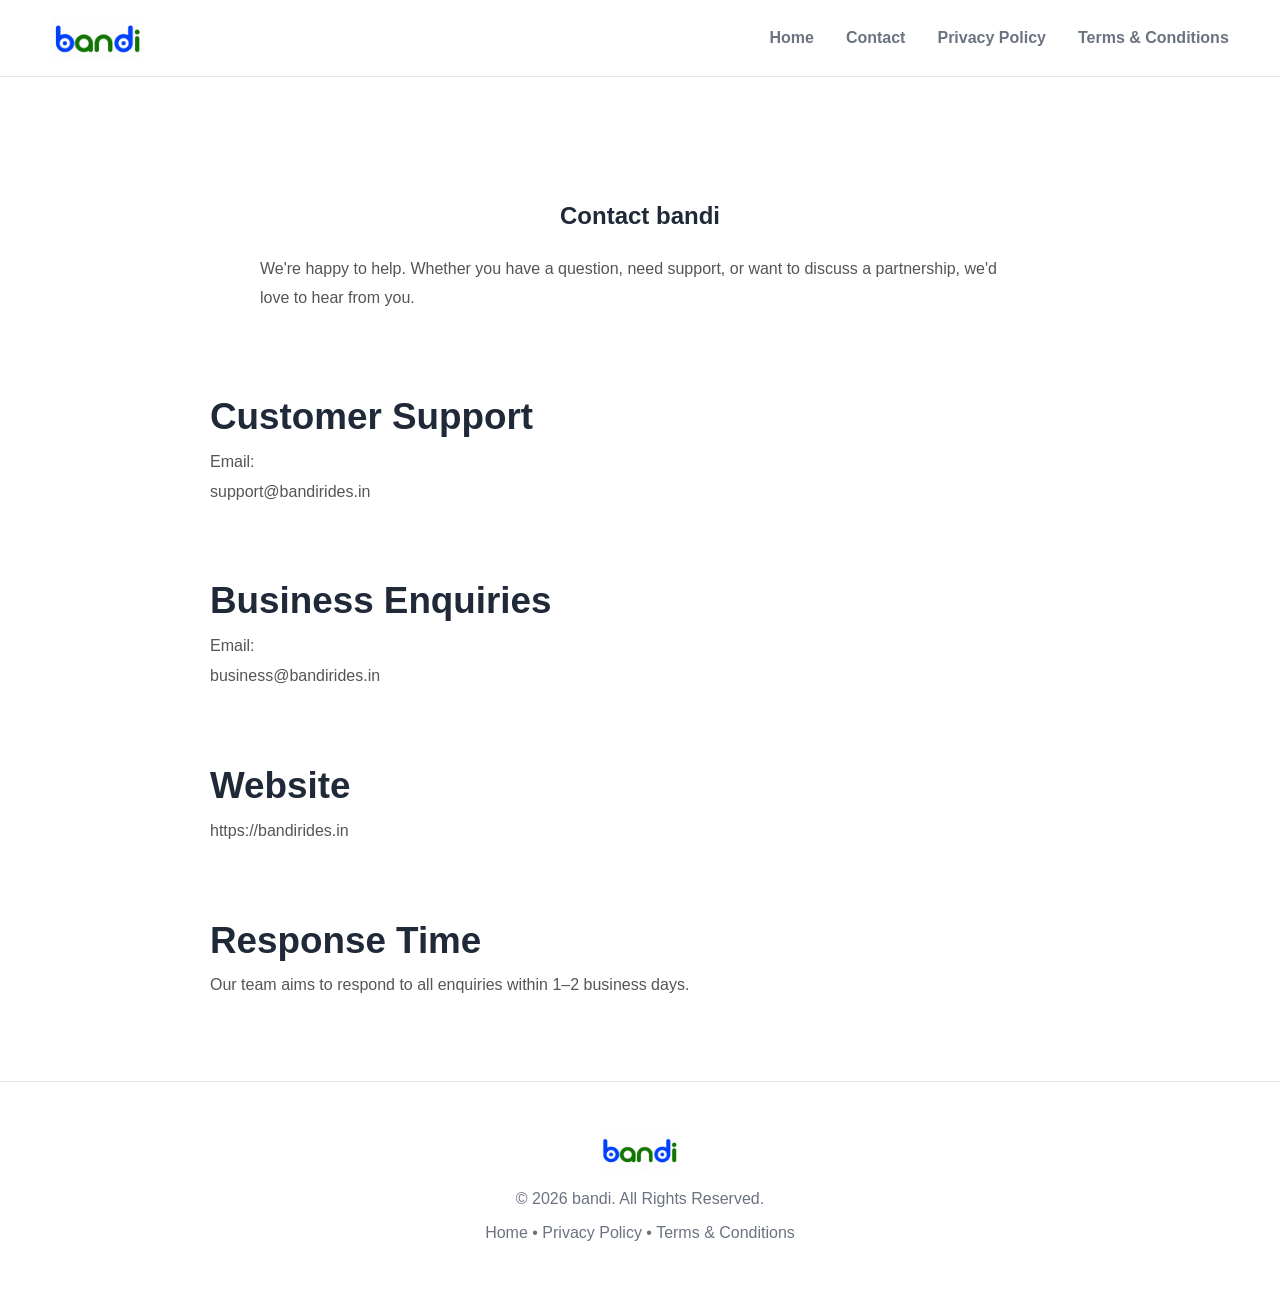
==== contact.html @ f1ea14f8 "Initial bandi website" ====
<!DOCTYPE html>
<html lang="en">

<head>

<meta charset="UTF-8">
<meta name="viewport" content="width=device-width, initial-scale=1.0">

<title>Contact | bandi</title>

<meta name="description" content="Contact bandi for customer support, business enquiries and partnership opportunities.">

<link rel="stylesheet" href="css/style.css">
<link rel="stylesheet" href="css/responsive.css">

</head>

<body>

<header>

<nav class="navbar">

<a href="index.html" class="logo">
<img src="images/bandi-logo.png" alt="bandi Logo" height="46">
</a>

<ul class="nav-links">

<li><a href="index.html">Home</a></li>
<li><a href="contact.html" class="active">Contact</a></li>
<li><a href="privacy.html">Privacy Policy</a></li>
<li><a href="terms.html">Terms & Conditions</a></li>

</ul>

</nav>

</header>


<!-- <section class="container" style="padding-top:120px;padding-bottom:80px;max-width:900px;"> -->
      <section class="container legal-page">

<h1 style="margin-bottom:20px;">Contact bandi</h1>

<p style="margin-bottom:40px;">
We're happy to help. Whether you have a question, need support, or want to discuss a partnership, we'd love to hear from you.
</p>

<div style="display:grid;gap:30px;">

<div>

<h2>Customer Support</h2>

<p>Email:</p>

<p>
<a href="mailto:support@bandirides.in">
support@bandirides.in
</a>
</p>

</div>

<div>

<h2>Business Enquiries</h2>

<p>Email:</p>

<p>
<a href="mailto:business@bandirides.in">
business@bandirides.in
</a>
</p>

</div>

<div>

<h2>Website</h2>

<p>

<a href="https://bandirides.in">
https://bandirides.in
</a>

</p>

</div>

<div>

<h2>Response Time</h2>

<p>

Our team aims to respond to all enquiries within 1–2 business days.

</p>

</div>

</div>

</section>


<footer>

<img src="images/bandi-logo.png" alt="bandi Logo" height="40">

<p>

© 2026 bandi. All Rights Reserved.

</p>

<p>

<a href="index.html">Home</a> •

<a href="privacy.html">Privacy Policy</a> •

<a href="terms.html">Terms & Conditions</a>

</p>

</footer>

<script src="js/app.js"></script>

</body>

</html>
---- css/style.css ----
:root{
  --primary:#1E4DFF;
  --secondary:#198F18;
  --text:#1f2937;
  --muted:#6b7280;
  --bg:#ffffff;
  --surface:#f8fafc;
  --border:#e5e7eb;
  --radius:18px;
  --shadow:0 10px 30px rgba(0,0,0,.08);
  --container:1200px;
  --transition:.3s ease;
}
*{margin:0;padding:0;box-sizing:border-box}
html{scroll-behavior:smooth}
body{
  font-family:Inter,Segoe UI,Roboto,Arial,sans-serif;
  color:var(--text);
  background:var(--bg);
  line-height:1.6;
}
img{max-width:100%;display:block}
a{text-decoration:none;color:inherit}
ul{list-style:none}
.container{width:min(92%,var(--container));margin:auto}

header{
  position:sticky;top:0;z-index:1000;
  background:#fff;
  border-bottom:1px solid var(--border);
  backdrop-filter:blur(12px);
}
.navbar{
  width:min(92%,var(--container));
  margin:auto;
  display:flex;
  align-items:center;
  justify-content:space-between;
  min-height:76px;
}
.nav-links{display:flex;gap:2rem}
.nav-links a{
  color:var(--muted);
  font-weight:600;
  transition:var(--transition);
}
.nav-links a:hover{color:var(--primary)}

.hero{
  min-height:88vh;
  display:grid;
  place-items:center;
  text-align:center;
  padding:5rem 1.5rem;
  background:
  radial-gradient(circle at top right,#e9f0ff 0%,transparent 45%),
  radial-gradient(circle at bottom left,#ebffee 0%,transparent 40%),
  #fff;
}
.hero h1{
  font-size:clamp(2.8rem,6vw,5rem);
  line-height:1.1;
  margin-bottom:1rem;
}
.hero h1 span{color:var(--primary)}
.hero p{
  max-width:700px;
  margin:auto;
  color:var(--muted);
  font-size:1.15rem;
}
.hero-buttons{
  margin-top:2rem;
  display:flex;
  gap:1rem;
  justify-content:center;
  flex-wrap:wrap;
}
.btn{
  display:inline-flex;
  align-items:center;
  justify-content:center;
  padding:14px 28px;
  border-radius:999px;
  font-weight:700;
  transition:var(--transition);
}
.primary{
  background:var(--primary);
  color:#fff;
}
.primary:hover{
  transform:translateY(-2px);
  box-shadow:var(--shadow);
}
.secondary{
  border:2px solid var(--primary);
  color:var(--primary);
}
.secondary:hover{
  background:var(--primary);
  color:#fff;
}

section{
  padding:15px 0;
}
section h2{
  text-align:center;
  font-size:2.3rem;
  margin-bottom:1rem;
}
section h3{
  max-width:760px;
  margin:0 auto;
  font-size:1rem;
  text-align:center;
  color:var(--muted);
}
section>p{
  max-width:760px;
  margin:0 auto;
  font-size:1rem;
  text-align:center;
  color:var(--muted);
}

#why ul{
  width:min(92%,900px);
  margin:2rem auto 0;
  display:grid;
  grid-template-columns:repeat(auto-fit,minmax(220px,1fr));
  gap:1rem;
}
#why li,
.shot{
  background:var(--surface);
  border:1px solid var(--border);
  border-radius:var(--radius);
  padding:1rem;
  box-shadow:var(--shadow);
}

.screens-grid{
  width:min(92%,1100px);
  margin:1rem auto 0;
  display:grid;
  grid-template-columns:repeat(3,1fr);
  gap:1rem;
}
.shot{
  min-height:320px;
  display:grid;
  place-items:center;
  color:var(--muted);
}

footer{
  padding:3rem 1.5rem;
  text-align:center;
  border-top:1px solid var(--border);
  color:var(--muted);
}
footer img{margin:0 auto 1rem}
footer p{margin:.5rem 0}
footer a:hover{color:var(--primary)}

.fade-up{
  opacity:0;
  transform:translateY(30px);
  transition:.7s ease;
}
.fade-up.show{
  opacity:1;
  transform:none;
}

.why-grid{
    display:grid;
    grid-template-columns:repeat(auto-fit,minmax(340px,1fr));
    gap:40px;
    margin-top:50px;
}

.why-card{
    background:#fff;
    border:1px solid #e5e7eb;
    border-radius:20px;
    padding:35px;
    box-shadow:0 15px 40px rgba(0,0,0,.06);
    transition:.3s ease;
}

.why-card:hover{
    transform:translateY(-8px);
}

.why-card h3{
    color:#1E4DFF;
    margin-bottom:20px;
    font-size:1.6rem;
}

.why-card ul{
    list-style:none;
    padding:0;
    margin:0;
}

.why-card li{
    padding:10px 0;
    border-bottom:1px solid #f1f5f9;
    color:#374151;
    line-height:1.7;
}

.why-card li:last-child{
    border-bottom:none;
}

.why-tagline{
    margin:20px auto 25px;
    text-align:center;
    font-size:2rem;
    font-weight:700;
    color:#1f2937;
    max-width:900px;
    line-height:1.4;
}

.why-tagline span{
    color:#198F18;
}

.section-intro{
    max-width:850px;
    margin:0 auto 50px;
    text-align:center;
    color:#6b7280;
    font-size:1.1rem;
    line-height:1.8;
}

.legal-page{
    max-width:900px;
    margin:0 auto;
    padding:120px 20px 80px;
}

.legal-page h1{
    text-align:center;
    margin-bottom:15px;
}

.legal-page h2{
    text-align:left;
    margin-top:35px;
    margin-bottom:1px;
}

.legal-page p{
    text-align:left;
    color:#555;
    line-height:1.8;
    margin-bottom:1px;
}

.legal-page ul{
    margin:15px 0 25px 25px;
    padding-left:20px;
}

.legal-page li{
    margin-bottom:10px;
    line-height:1.8;
    color:#555;
}
---- css/responsive.css ----
/* Large desktops */
@media (min-width:1400px){
  .container,.navbar{max-width:1280px}
}

/* Laptops / Tablets */
@media (max-width:1024px){
  .hero{min-height:75vh;padding:4rem 1.25rem}
  .hero h1{font-size:clamp(2.5rem,5vw,4rem)}
  section{padding:72px 0}
  .screens-grid{
    grid-template-columns:repeat(2,1fr);
    gap:1.5rem;
  }
}

/* Tablets */
@media (max-width:768px){
  .navbar{
    flex-direction:column;
    justify-content:center;
    gap:1rem;
    padding:1rem 0;
  }

  .nav-links{
    flex-wrap:wrap;
    justify-content:center;
    gap:1rem;
  }

  .hero{
    min-height:auto;
    padding:5rem 1rem;
  }

  .hero p{
    font-size:1rem;
  }

  .hero-buttons{
    flex-direction:column;
    align-items:center;
  }

  .btn{
    width:240px;
  }

  section h2{
    font-size:2rem;
  }

  #why ul{
    grid-template-columns:1fr;
  }

  .screens-grid{
    grid-template-columns:1fr;
  }

  .shot{
    min-height:260px;
  }
}

/* Mobile */
@media (max-width:480px){
  body{
    font-size:15px;
  }

  .navbar{
    min-height:auto;
  }

  .logo img{
    height:40px;
  }

  .hero h1{
    font-size:2.25rem;
  }

  section{
    padding:60px 0;
  }

  section h2{
    font-size:1.75rem;
  }

  .btn{
    width:100%;
    max-width:320px;
    padding:13px 22px;
  }

  footer{
    padding:2rem 1rem;
  }
}
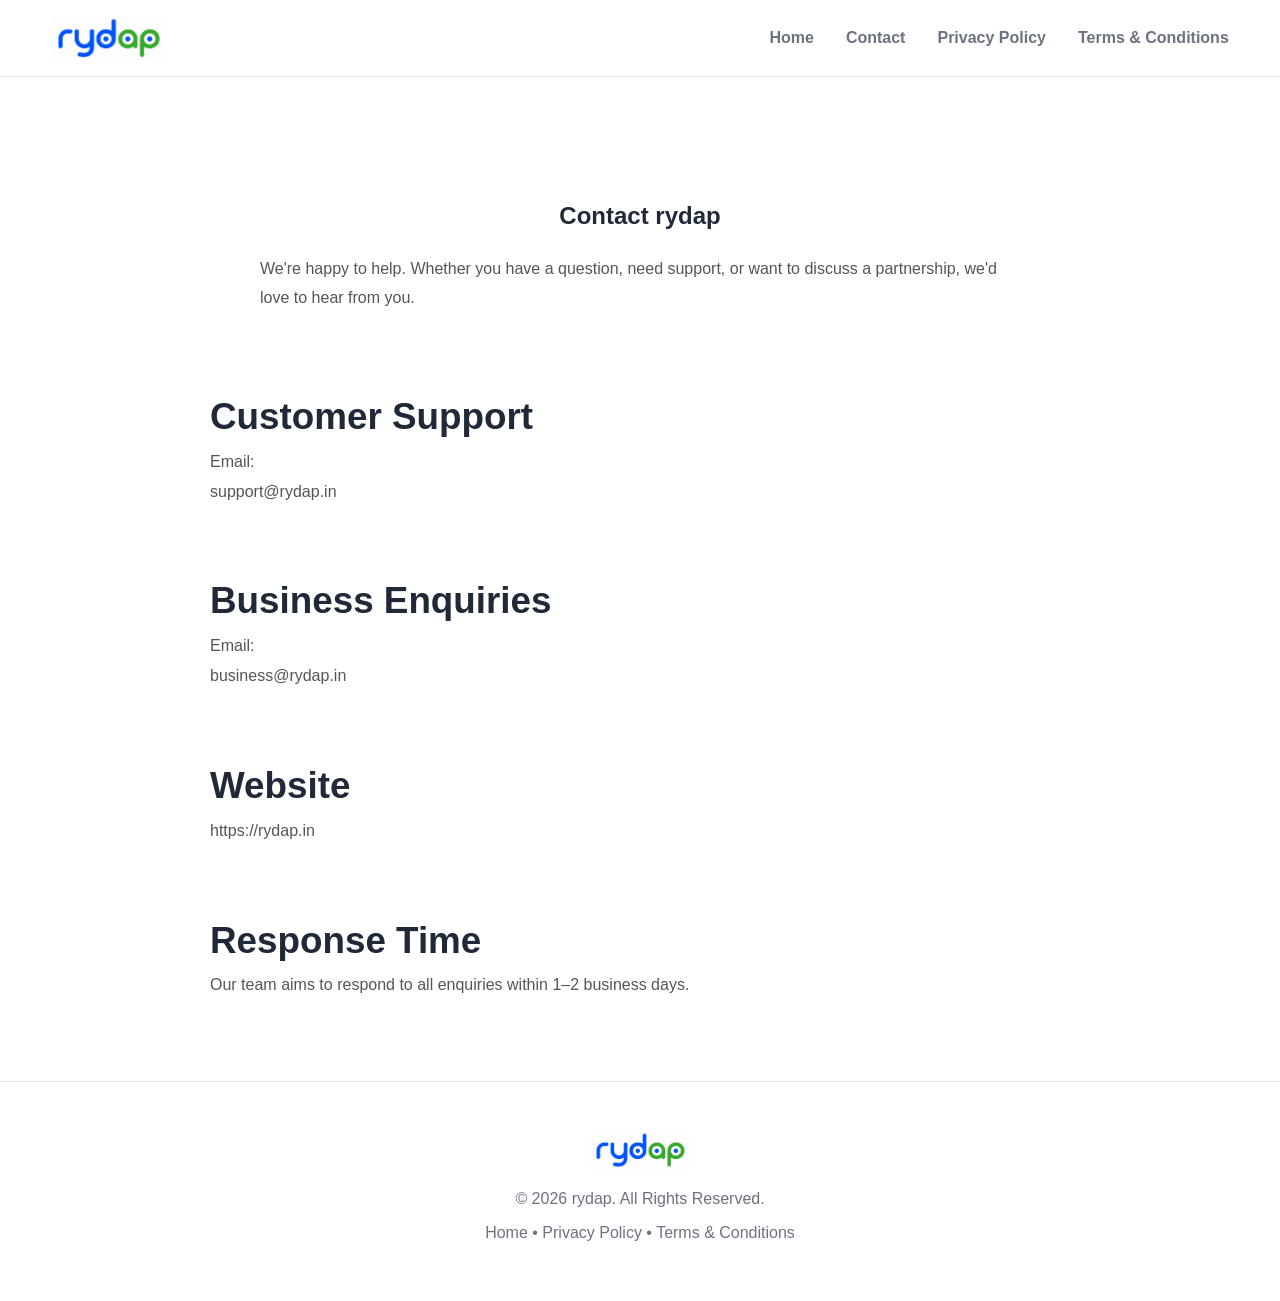
==== commit 536dce3c: "added rydap changes" ====
--- a/contact.html
+++ b/contact.html
@@ -6,9 +6,9 @@
 <meta charset="UTF-8">
 <meta name="viewport" content="width=device-width, initial-scale=1.0">
 
-<title>Contact | bandi</title>
+<title>Contact | rydap</title>
 
-<meta name="description" content="Contact bandi for customer support, business enquiries and partnership opportunities.">
+<meta name="description" content="Contact rydap for customer support, business enquiries and partnership opportunities.">
 
 <link rel="stylesheet" href="css/style.css">
 <link rel="stylesheet" href="css/responsive.css">
@@ -22,7 +22,7 @@
 <nav class="navbar">
 
 <a href="index.html" class="logo">
-<img src="images/bandi-logo.png" alt="bandi Logo" height="46">
+<img src="images/bandi-logo.png" alt="rydap Logo" height="46">
 </a>
 
 <ul class="nav-links">
@@ -42,7 +42,7 @@
 <!-- <section class="container" style="padding-top:120px;padding-bottom:80px;max-width:900px;"> -->
       <section class="container legal-page">
 
-<h1 style="margin-bottom:20px;">Contact bandi</h1>
+<h1 style="margin-bottom:20px;">Contact rydap</h1>
 
 <p style="margin-bottom:40px;">
 We're happy to help. Whether you have a question, need support, or want to discuss a partnership, we'd love to hear from you.
@@ -57,8 +57,8 @@
 <p>Email:</p>
 
 <p>
-<a href="mailto:support@bandirides.in">
-support@bandirides.in
+<a href="mailto:support@rydap.in">
+support@rydap.in
 </a>
 </p>
 
@@ -71,8 +71,8 @@
 <p>Email:</p>
 
 <p>
-<a href="mailto:business@bandirides.in">
-business@bandirides.in
+<a href="mailto:business@rydap.in">
+business@rydap.in
 </a>
 </p>
 
@@ -84,8 +84,8 @@
 
 <p>
 
-<a href="https://bandirides.in">
-https://bandirides.in
+<a href="https://rydap.in">
+https://rydap.in
 </a>
 
 </p>
@@ -115,7 +115,7 @@
 
 <p>
 
-© 2026 bandi. All Rights Reserved.
+© 2026 rydap. All Rights Reserved.
 
 </p>
 
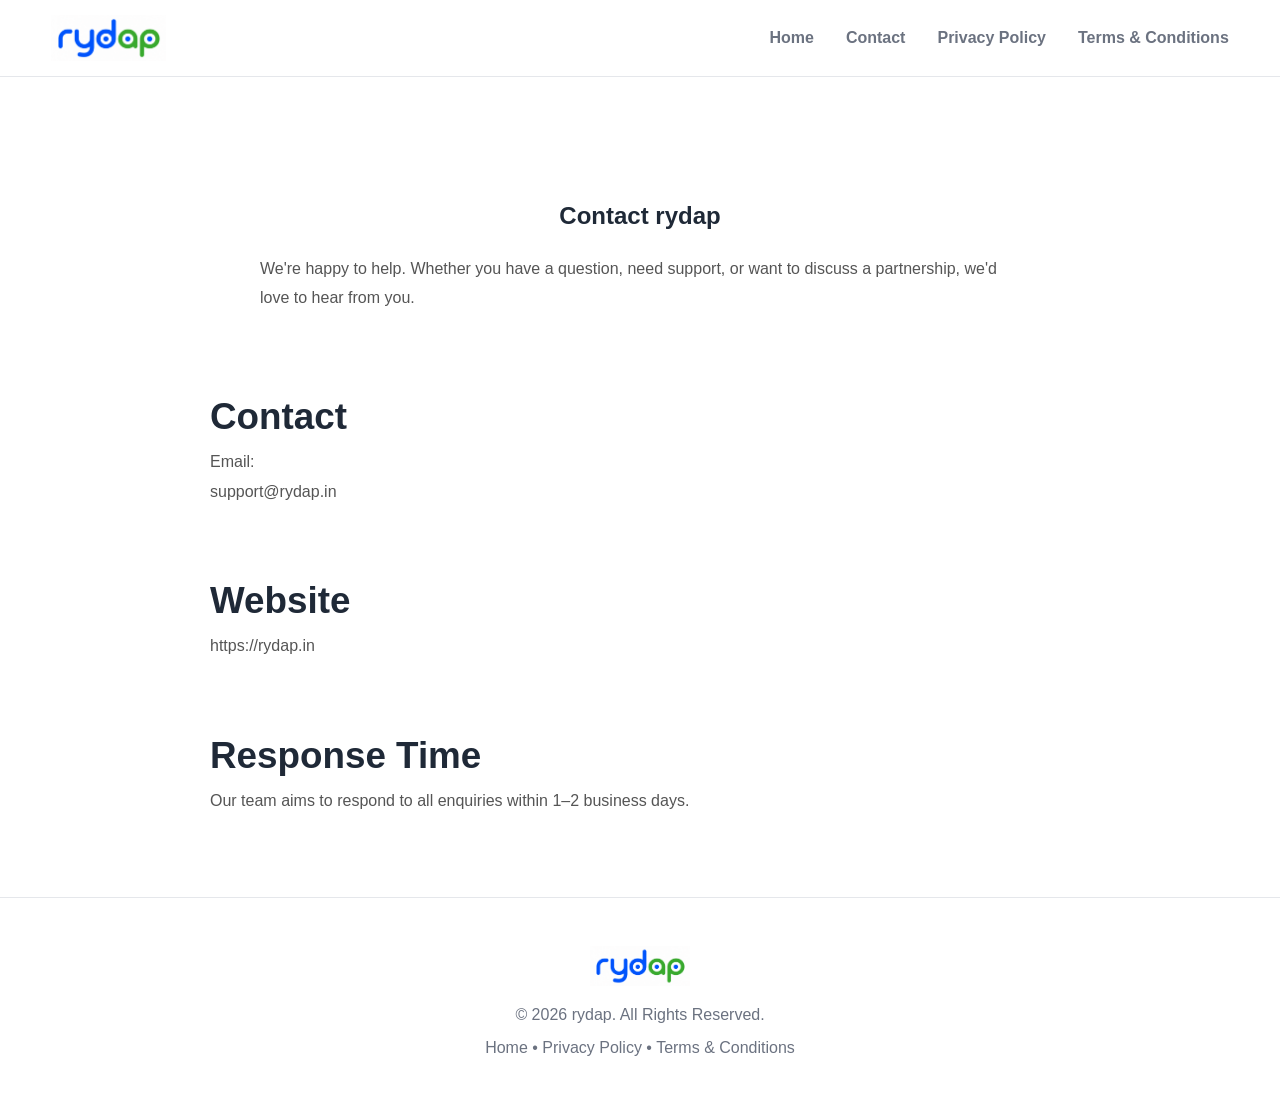
==== commit 025c5b84: "added rydap changes and fixes=-1" ====
--- a/contact.html
+++ b/contact.html
@@ -52,7 +52,7 @@
 
 <div>
 
-<h2>Customer Support</h2>
+<h2>Contact</h2>
 
 <p>Email:</p>
 
@@ -64,7 +64,7 @@
 
 </div>
 
-<div>
+<!-- <div>
 
 <h2>Business Enquiries</h2>
 
@@ -76,7 +76,7 @@
 </a>
 </p>
 
-</div>
+</div> -->
 
 <div>
 
--- a/css/style.css
+++ b/css/style.css
@@ -102,7 +102,45 @@
   background:var(--primary);
   color:#fff;
 }
-
+.hero{
+    padding:70px 0;
+    text-align:center;
+}
+
+.hero-content{
+    width:min(92%,1100px);
+    margin:auto;
+}
+
+.hero h1{
+    margin-bottom:30px;
+}
+
+.hero-banner{
+    display: flex;
+    justify-content: center;
+    align-items: center;
+    margin: 30px auto;
+}
+
+.hero-banner img{
+    width: 65%;
+    max-width: 650px;
+    height: auto;
+    display: block;
+    margin: 0 auto;
+}
+
+.why-tagline{
+    margin-top:20px;
+    font-size:2rem;
+    line-height:1.4;
+}
+
+.hero p{
+    margin:20px auto 35px;
+    max-width:700px;
+}
 section{
   padding:15px 0;
 }
@@ -150,10 +188,16 @@
   gap:1rem;
 }
 .shot{
-  min-height:320px;
+  min-height:220px;
   display:grid;
   place-items:center;
   color:var(--muted);
+}
+.shot img {
+    width: 100%;
+    max-width: 220px;
+    height: auto;
+    border-radius: 20px;
 }
 
 footer{
--- a/css/responsive.css
+++ b/css/responsive.css
@@ -61,7 +61,7 @@
   }
 
   .shot{
-    min-height:260px;
+    min-height:220px;
   }
 }
 
@@ -82,6 +82,11 @@
   .hero h1{
     font-size:2.25rem;
   }
+  .hero-banner img{
+    width:95%;
+    max-width:100%;
+    margin:0 auto;
+}
 
   section{
     padding:60px 0;
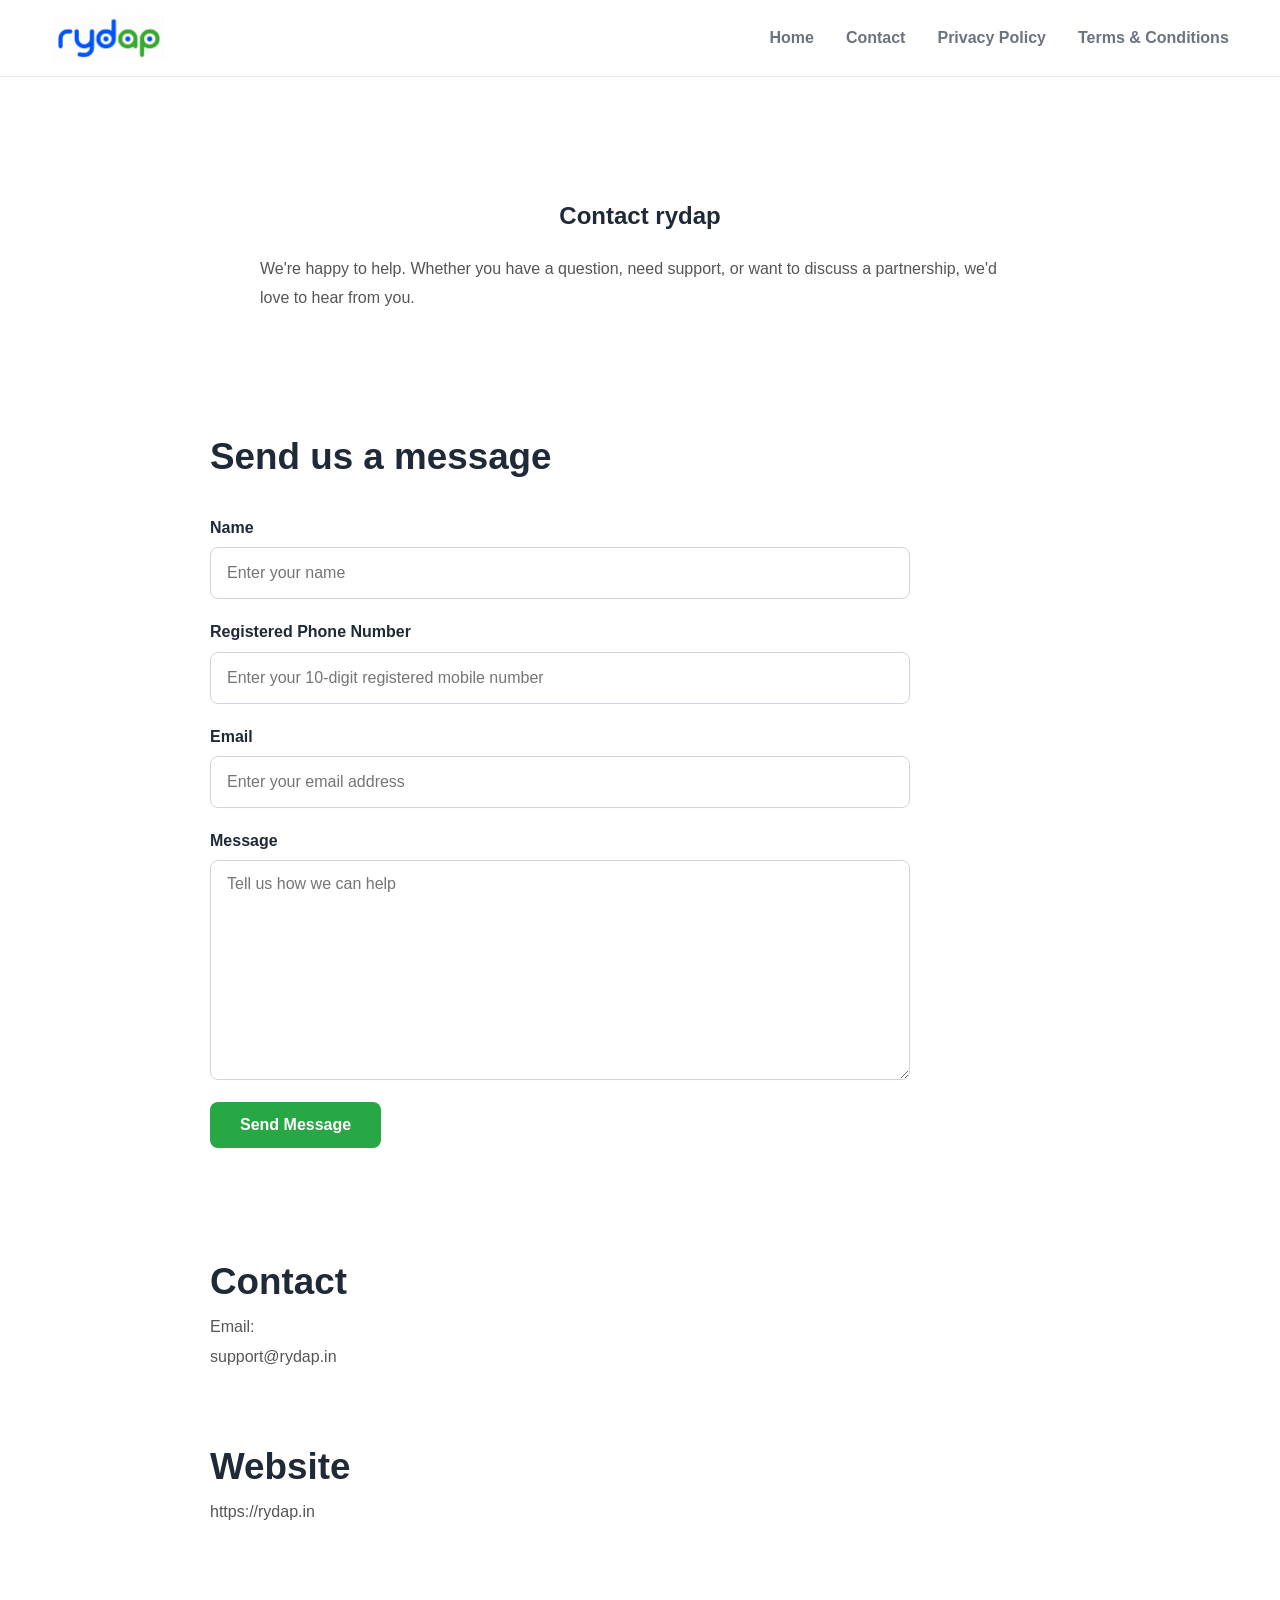
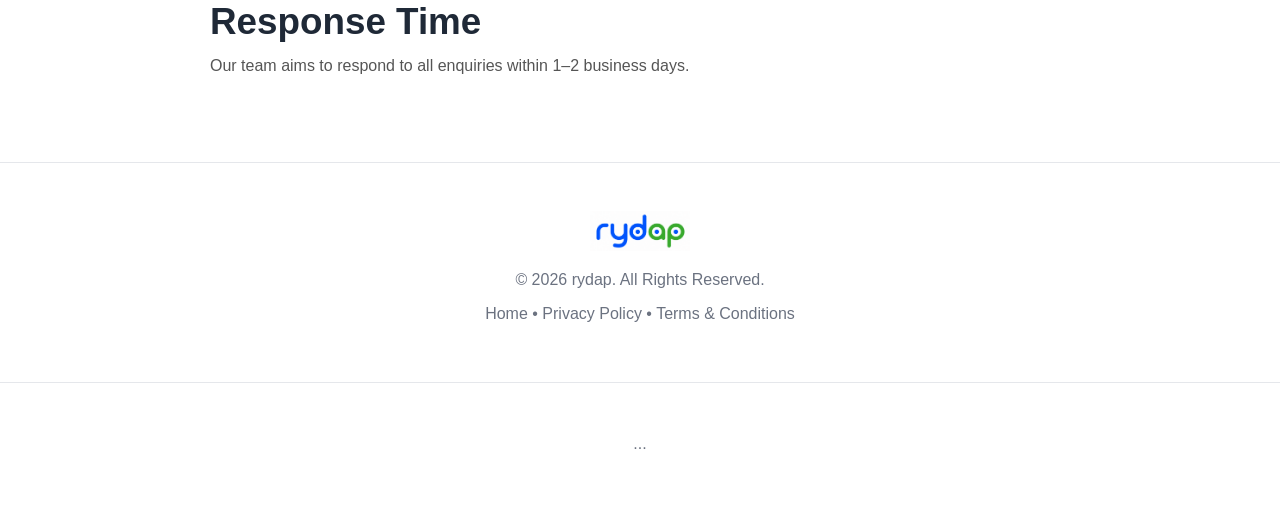
==== commit 037375e7: "modified contact page" ====
--- a/contact.html
+++ b/contact.html
@@ -3,136 +3,243 @@
 
 <head>
 
-<meta charset="UTF-8">
-<meta name="viewport" content="width=device-width, initial-scale=1.0">
-
-<title>Contact | rydap</title>
-
-<meta name="description" content="Contact rydap for customer support, business enquiries and partnership opportunities.">
-
-<link rel="stylesheet" href="css/style.css">
-<link rel="stylesheet" href="css/responsive.css">
+      <meta charset="UTF-8">
+      <meta name="viewport" content="width=device-width, initial-scale=1.0">
+
+      <title>Contact | rydap</title>
+
+      <meta name="description"
+            content="Contact rydap for customer support, business enquiries and partnership opportunities.">
+
+      <link rel="stylesheet" href="css/style.css">
+      <link rel="stylesheet" href="css/responsive.css">
 
 </head>
 
 <body>
 
-<header>
-
-<nav class="navbar">
-
-<a href="index.html" class="logo">
-<img src="images/bandi-logo.png" alt="rydap Logo" height="46">
-</a>
-
-<ul class="nav-links">
-
-<li><a href="index.html">Home</a></li>
-<li><a href="contact.html" class="active">Contact</a></li>
-<li><a href="privacy.html">Privacy Policy</a></li>
-<li><a href="terms.html">Terms & Conditions</a></li>
-
-</ul>
-
-</nav>
-
-</header>
-
-
-<!-- <section class="container" style="padding-top:120px;padding-bottom:80px;max-width:900px;"> -->
+      <header>
+
+            <nav class="navbar">
+
+                  <a href="index.html" class="logo">
+                        <img src="images/bandi-logo.png" alt="rydap Logo" height="46">
+                  </a>
+
+                  <ul class="nav-links">
+
+                        <li><a href="index.html">Home</a></li>
+                        <li><a href="contact.html" class="active">Contact</a></li>
+                        <li><a href="privacy.html">Privacy Policy</a></li>
+                        <li><a href="terms.html">Terms & Conditions</a></li>
+
+                  </ul>
+
+            </nav>
+
+      </header>
+
+
+      <!-- <section class="container" style="padding-top:120px;padding-bottom:80px;max-width:900px;"> -->
       <section class="container legal-page">
 
-<h1 style="margin-bottom:20px;">Contact rydap</h1>
-
-<p style="margin-bottom:40px;">
-We're happy to help. Whether you have a question, need support, or want to discuss a partnership, we'd love to hear from you.
-</p>
-
-<div style="display:grid;gap:30px;">
-
-<div>
-
-<h2>Contact</h2>
-
-<p>Email:</p>
-
-<p>
-<a href="mailto:support@rydap.in">
-support@rydap.in
-</a>
-</p>
+            <h1 style="margin-bottom:20px;">Contact rydap</h1>
+
+            <p style="margin-bottom:40px;">
+                  We're happy to help. Whether you have a question, need support, or want to discuss a partnership, we'd
+                  love to hear from you.
+            </p>
+
+            <div style="display:grid;gap:30px;">
+
+<div class="support-form">
+
+  <h2>Send us a message</h2>
+
+  <div class="form-group">
+    <label for="supportName">Name</label>
+    <input
+      type="text"
+      id="supportName"
+      placeholder="Enter your name"
+    >
+  </div>
+
+  <div class="form-group">
+    <label for="supportPhone">Registered Phone Number</label>
+    <input
+      type="tel"
+      id="supportPhone"
+      placeholder="Enter your 10-digit registered mobile number"
+      inputmode="numeric"
+      maxlength="10"
+    >
+  </div>
+
+  <div class="form-group">
+    <label for="supportEmail">Email</label>
+    <input
+      type="email"
+      id="supportEmail"
+      placeholder="Enter your email address"
+    >
+  </div>
+
+  <div class="form-group">
+    <label for="supportMessage">Message</label>
+    <textarea
+      id="supportMessage"
+      placeholder="Tell us how we can help"
+    ></textarea>
+  </div>
+
+  <button
+    type="button"
+    class="support-submit-btn"
+    onclick="sendSupportEmail()"
+  >
+    Send Message
+  </button>
 
 </div>
 
-<!-- <div>
-
-<h2>Business Enquiries</h2>
-
-<p>Email:</p>
-
-<p>
-<a href="mailto:business@rydap.in">
-business@rydap.in
-</a>
-</p>
-
-</div> -->
-
-<div>
-
-<h2>Website</h2>
-
-<p>
-
-<a href="https://rydap.in">
-https://rydap.in
-</a>
-
-</p>
-
-</div>
-
-<div>
-
-<h2>Response Time</h2>
-
-<p>
-
-Our team aims to respond to all enquiries within 1–2 business days.
-
-</p>
-
-</div>
-
-</div>
-
-</section>
-
-
-<footer>
-
-<img src="images/bandi-logo.png" alt="bandi Logo" height="40">
-
-<p>
-
-© 2026 rydap. All Rights Reserved.
-
-</p>
-
-<p>
-
-<a href="index.html">Home</a> •
-
-<a href="privacy.html">Privacy Policy</a> •
-
-<a href="terms.html">Terms & Conditions</a>
-
-</p>
-
+                  <div>
+
+                        <h2>Contact</h2>
+
+                        <p>Email:</p>
+
+                        <p>
+                              <a href="mailto:support@rydap.in">
+                                    support@rydap.in
+                              </a>
+                        </p>
+
+                  </div>
+
+                  <div>
+
+                        <h2>Website</h2>
+
+                        <p>
+
+                              <a href="https://rydap.in">
+                                    https://rydap.in
+                              </a>
+
+                        </p>
+
+                  </div>
+
+                  <div>
+
+                        <h2>Response Time</h2>
+
+                        <p>
+
+                              Our team aims to respond to all enquiries within 1–2 business days.
+
+                        </p>
+
+                  </div>
+
+            </div>
+
+      </section>
+
+
+      <footer>
+
+            <img src="images/bandi-logo.png" alt="bandi Logo" height="40">
+
+            <p>
+
+                  © 2026 rydap. All Rights Reserved.
+
+            </p>
+
+            <p>
+
+                  <a href="index.html">Home</a> •
+
+                  <a href="privacy.html">Privacy Policy</a> •
+
+                  <a href="terms.html">Terms & Conditions</a>
+
+            </p>
+
+      </footer>
+
+      <footer>
+  ...
 </footer>
 
 <script src="js/app.js"></script>
 
+<script>
+function sendSupportEmail() {
+
+  const name = document
+    .getElementById("supportName")
+    .value.trim();
+
+  const phone = document
+    .getElementById("supportPhone")
+    .value.trim();
+
+  const email = document
+    .getElementById("supportEmail")
+    .value.trim();
+
+  const message = document
+    .getElementById("supportMessage")
+    .value.trim();
+
+  // Name mandatory
+  if (!name) {
+    alert("Please enter your name.");
+    return;
+  }
+
+  // Valid Indian mobile number
+  const phoneRegex = /^[6-9]\d{9}$/;
+
+  if (!phoneRegex.test(phone)) {
+    alert("Please enter a valid 10-digit registered mobile number.");
+    return;
+  }
+
+  // Valid email
+  const emailRegex = /^[^\s@]+@[^\s@]+\.[^\s@]+$/;
+
+  if (!emailRegex.test(email)) {
+    alert("Please enter a valid email address.");
+    return;
+  }
+
+  // Message mandatory
+  if (!message) {
+    alert("Please enter your message.");
+    return;
+  }
+
+  const subject =
+    encodeURIComponent("rydap Support Request");
+
+  const body =
+    encodeURIComponent(
+      "Name: " + name +
+      "\nRegistered Phone Number: " + phone +
+      "\nEmail: " + email +
+      "\n\nMessage:\n" + message
+    );
+
+  window.location.href =
+    "mailto:support@rydap.in" +
+    "?subject=" + subject +
+    "&body=" + body;
+}
+</script>
+
 </body>
-
 </html>
--- a/css/style.css
+++ b/css/style.css
@@ -319,4 +319,80 @@
     margin-bottom:10px;
     line-height:1.8;
     color:#555;
+}
+
+/* Support contact form */
+
+.support-form {
+  max-width: 700px;
+  margin: 40px 0;
+}
+
+.support-form h2 {
+  margin-bottom: 30px;
+}
+
+.support-form .form-group {
+  display: flex;
+  flex-direction: column;
+  align-items: stretch;
+  margin-bottom: 22px;
+}
+
+.support-form .form-group label {
+  display: block;
+  width: 100%;
+  margin: 0 0 8px 0;
+
+  font-size: 16px;
+  font-weight: 600;
+  line-height: 1.4;
+}
+
+.support-form .form-group input,
+.support-form .form-group textarea {
+  display: block;
+  width: 100%;
+  box-sizing: border-box;
+
+  padding: 14px 16px;
+
+  font-family: inherit;
+  font-size: 16px;
+
+  border: 1px solid #d1d5db;
+  border-radius: 8px;
+}
+
+.support-form .form-group input {
+  height: 52px;
+}
+
+.support-form .form-group textarea {
+  height: 220px;
+  min-height: 220px;
+  resize: vertical;
+
+  /* Text begins at TOP of message box */
+  vertical-align: top;
+}
+
+.support-form .form-group input:focus,
+.support-form .form-group textarea:focus {
+  outline: none;
+  border-color: #28a745;
+}
+
+.support-submit-btn {
+  padding: 14px 30px;
+
+  border: 0;
+  border-radius: 8px;
+
+  background: #28a745;
+  color: #fff;
+
+  font-size: 16px;
+  font-weight: 600;
+  cursor: pointer;
 }
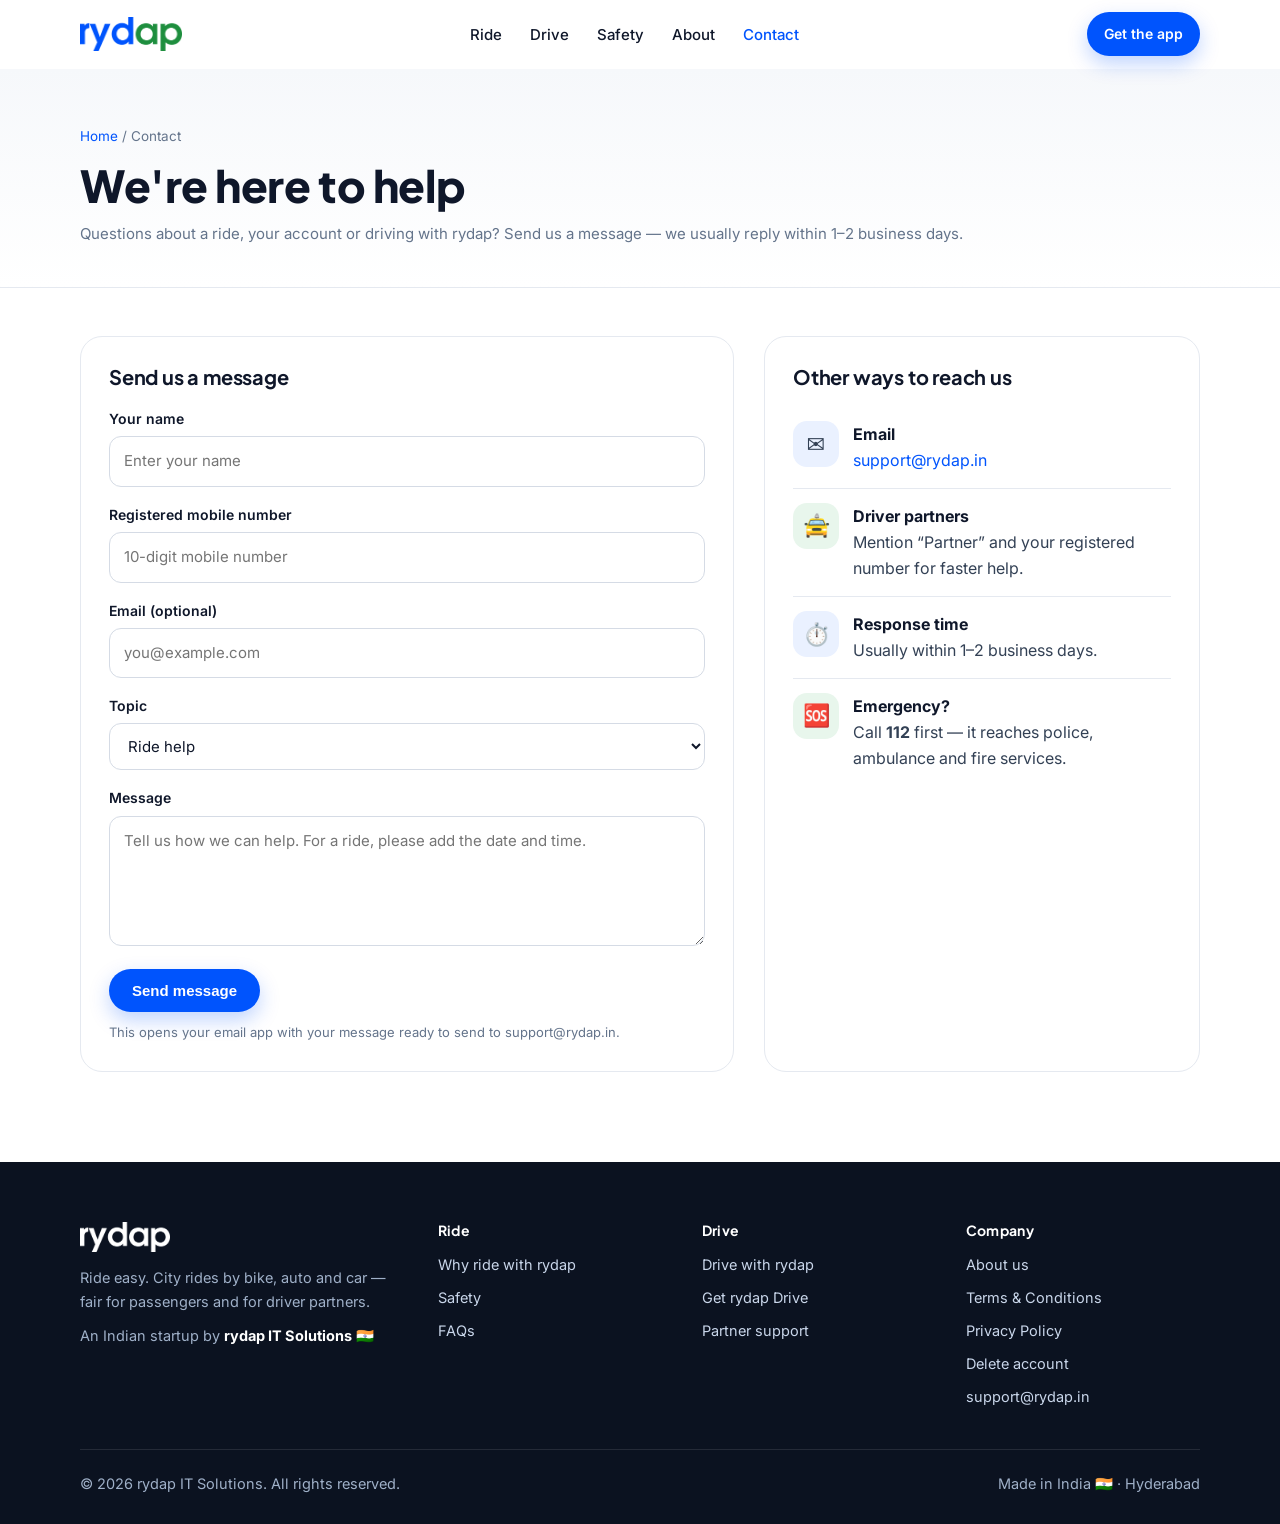
==== commit c0382b76: "website modified" ====
--- a/contact.html
+++ b/contact.html
@@ -1,245 +1,125 @@
 <!DOCTYPE html>
 <html lang="en">
+<head>
+<meta charset="UTF-8">
+<meta name="viewport" content="width=device-width, initial-scale=1.0">
+<title>Contact us | rydap</title>
+<meta name="description" content="Contact rydap for ride support, driver partner help, account questions and business enquiries.">
+<meta name="theme-color" content="#0054fd">
+<link rel="canonical" href="https://rydap.in/contact">
+<link rel="icon" type="image/png" sizes="32x32" href="images/icon-32.png">
+<link rel="apple-touch-icon" href="images/icon-180.png">
+<meta property="og:type" content="website">
+<meta property="og:site_name" content="rydap">
+<meta property="og:title" content="Contact us | rydap">
+<meta property="og:description" content="Contact rydap for ride support, driver partner help, account questions and business enquiries.">
+<meta property="og:url" content="https://rydap.in/contact">
+<meta property="og:image" content="https://rydap.in/images/og-image.png">
+<meta name="twitter:card" content="summary_large_image">
+<link rel="preconnect" href="https://fonts.googleapis.com">
+<link rel="preconnect" href="https://fonts.gstatic.com" crossorigin>
+<link href="https://fonts.googleapis.com/css2?family=Inter:wght@400;500;600;700&family=Plus+Jakarta+Sans:wght@600;700;800&display=swap" rel="stylesheet">
+<link rel="stylesheet" href="css/site.css">
+</head>
+<body>
+<header class="site-header">
+  <div class="container nav">
+    <a class="brand" href="index.html" aria-label="rydap home"><img src="images/rydap-logo.png" alt="rydap" width="102" height="34"></a>
+    <nav aria-label="Main">
+      <ul class="nav-links" id="navLinks">
+        <li><a href="index.html#ride">Ride</a></li>
+        <li><a href="index.html#drive">Drive</a></li>
+        <li><a href="index.html#safety">Safety</a></li>
+        <li><a href="index.html#about">About</a></li>
+        <li><a href="contact.html" class="active">Contact</a></li>
+      </ul>
+    </nav>
+    <div class="nav-cta">
+      <a class="btn btn-primary btn-sm" href="index.html#download">Get the app</a>
+      <button class="menu-btn" aria-label="Open menu" aria-controls="navLinks" aria-expanded="false"><span></span><span></span><span></span></button>
+    </div>
+  </div>
+</header>
 
-<head>
-
-      <meta charset="UTF-8">
-      <meta name="viewport" content="width=device-width, initial-scale=1.0">
-
-      <title>Contact | rydap</title>
-
-      <meta name="description"
-            content="Contact rydap for customer support, business enquiries and partnership opportunities.">
-
-      <link rel="stylesheet" href="css/style.css">
-      <link rel="stylesheet" href="css/responsive.css">
-
-</head>
-
-<body>
-
-      <header>
-
-            <nav class="navbar">
-
-                  <a href="index.html" class="logo">
-                        <img src="images/bandi-logo.png" alt="rydap Logo" height="46">
-                  </a>
-
-                  <ul class="nav-links">
-
-                        <li><a href="index.html">Home</a></li>
-                        <li><a href="contact.html" class="active">Contact</a></li>
-                        <li><a href="privacy.html">Privacy Policy</a></li>
-                        <li><a href="terms.html">Terms & Conditions</a></li>
-
-                  </ul>
-
-            </nav>
-
-      </header>
-
-
-      <!-- <section class="container" style="padding-top:120px;padding-bottom:80px;max-width:900px;"> -->
-      <section class="container legal-page">
-
-            <h1 style="margin-bottom:20px;">Contact rydap</h1>
-
-            <p style="margin-bottom:40px;">
-                  We're happy to help. Whether you have a question, need support, or want to discuss a partnership, we'd
-                  love to hear from you.
-            </p>
-
-            <div style="display:grid;gap:30px;">
-
-<div class="support-form">
-
-  <h2>Send us a message</h2>
-
-  <div class="form-group">
-    <label for="supportName">Name</label>
-    <input
-      type="text"
-      id="supportName"
-      placeholder="Enter your name"
-    >
+<main>
+  <div class="doc-hero">
+    <div class="container">
+      <div class="crumbs"><a href="index.html">Home</a> / Contact</div>
+      <h1>We're here to help</h1>
+      <p>Questions about a ride, your account or driving with rydap? Send us a message — we usually reply within 1–2 business days.</p>
+    </div>
   </div>
-
-  <div class="form-group">
-    <label for="supportPhone">Registered Phone Number</label>
-    <input
-      type="tel"
-      id="supportPhone"
-      placeholder="Enter your 10-digit registered mobile number"
-      inputmode="numeric"
-      maxlength="10"
-    >
+  <div class="container contact-grid">
+    <form class="form-card" onsubmit="return sendSupportEmail(event)">
+      <h2>Send us a message</h2>
+      <div class="field"><label for="supportName">Your name</label><input id="supportName" type="text" placeholder="Enter your name" autocomplete="name" required></div>
+      <div class="field"><label for="supportPhone">Registered mobile number</label><input id="supportPhone" type="tel" inputmode="numeric" maxlength="10" placeholder="10-digit mobile number" autocomplete="tel-national"></div>
+      <div class="field"><label for="supportEmail">Email (optional)</label><input id="supportEmail" type="email" placeholder="you@example.com" autocomplete="email"></div>
+      <div class="field"><label for="supportTopic">Topic</label>
+        <select id="supportTopic">
+          <option>Ride help</option>
+          <option>Payment or fare question</option>
+          <option>Driver partner support</option>
+          <option>Account or login</option>
+          <option>Safety concern</option>
+          <option>Business or partnership</option>
+          <option>Other</option>
+        </select>
+      </div>
+      <div class="field"><label for="supportMessage">Message</label><textarea id="supportMessage" placeholder="Tell us how we can help. For a ride, please add the date and time." required></textarea></div>
+      <button class="btn btn-primary" type="submit">Send message</button>
+      <p class="form-note">This opens your email app with your message ready to send to support@rydap.in.</p>
+    </form>
+    <aside class="info-card">
+      <h2>Other ways to reach us</h2>
+      <div class="info-item"><div class="icon b">✉️</div><div><b style="color:var(--ink)">Email</b><br><a href="mailto:support@rydap.in">support@rydap.in</a></div></div>
+      <div class="info-item"><div class="icon g">🚖</div><div><b style="color:var(--ink)">Driver partners</b><br>Mention “Partner” and your registered number for faster help.</div></div>
+      <div class="info-item"><div class="icon b">⏱️</div><div><b style="color:var(--ink)">Response time</b><br>Usually within 1–2 business days.</div></div>
+      <div class="info-item"><div class="icon g">🆘</div><div><b style="color:var(--ink)">Emergency?</b><br>Call <b>112</b> first — it reaches police, ambulance and fire services.</div></div>
+    </aside>
   </div>
-
-  <div class="form-group">
-    <label for="supportEmail">Email</label>
-    <input
-      type="email"
-      id="supportEmail"
-      placeholder="Enter your email address"
-    >
+</main>
+<footer class="site-footer">
+  <div class="container">
+    <div class="footer-grid">
+      <div>
+        <img class="footer-logo" src="images/rydap-logo-white.png" alt="rydap" width="90" height="30">
+        <p>Ride easy. City rides by bike, auto and car — fair for passengers and for driver partners.</p>
+        <p style="margin-top:10px">An Indian startup by <b style="color:#fff">rydap IT Solutions</b> 🇮🇳</p>
+      </div>
+      <div>
+        <h4>Ride</h4>
+        <ul>
+          <li><a href="index.html#ride">Why ride with rydap</a></li>
+          <li><a href="index.html#safety">Safety</a></li>
+          <li><a href="index.html#faq">FAQs</a></li>
+        </ul>
+      </div>
+      <div>
+        <h4>Drive</h4>
+        <ul>
+          <li><a href="index.html#drive">Drive with rydap</a></li>
+          <li><a href="index.html#download">Get rydap Drive</a></li>
+          <li><a href="contact.html">Partner support</a></li>
+        </ul>
+      </div>
+      <div>
+        <h4>Company</h4>
+        <ul>
+          <li><a href="index.html#about">About us</a></li>
+          <li><a href="terms.html">Terms &amp; Conditions</a></li>
+          <li><a href="privacy.html">Privacy Policy</a></li>
+          <li><a href="delete-account.html">Delete account</a></li>
+          <li><a href="mailto:support@rydap.in">support@rydap.in</a></li>
+        </ul>
+      </div>
+    </div>
+    <div class="footer-bottom">
+      <span>&copy; <span data-year>2026</span> rydap IT Solutions. All rights reserved.</span>
+      <span>Made in India 🇮🇳 · Hyderabad</span>
+    </div>
   </div>
-
-  <div class="form-group">
-    <label for="supportMessage">Message</label>
-    <textarea
-      id="supportMessage"
-      placeholder="Tell us how we can help"
-    ></textarea>
-  </div>
-
-  <button
-    type="button"
-    class="support-submit-btn"
-    onclick="sendSupportEmail()"
-  >
-    Send Message
-  </button>
-
-</div>
-
-                  <div>
-
-                        <h2>Contact</h2>
-
-                        <p>Email:</p>
-
-                        <p>
-                              <a href="mailto:support@rydap.in">
-                                    support@rydap.in
-                              </a>
-                        </p>
-
-                  </div>
-
-                  <div>
-
-                        <h2>Website</h2>
-
-                        <p>
-
-                              <a href="https://rydap.in">
-                                    https://rydap.in
-                              </a>
-
-                        </p>
-
-                  </div>
-
-                  <div>
-
-                        <h2>Response Time</h2>
-
-                        <p>
-
-                              Our team aims to respond to all enquiries within 1–2 business days.
-
-                        </p>
-
-                  </div>
-
-            </div>
-
-      </section>
-
-
-      <footer>
-
-            <img src="images/bandi-logo.png" alt="bandi Logo" height="40">
-
-            <p>
-
-                  © 2026 rydap. All Rights Reserved.
-
-            </p>
-
-            <p>
-
-                  <a href="index.html">Home</a> •
-
-                  <a href="privacy.html">Privacy Policy</a> •
-
-                  <a href="terms.html">Terms & Conditions</a>
-
-            </p>
-
-      </footer>
-
-      <footer>
-  ...
 </footer>
-
-<script src="js/app.js"></script>
-
-<script>
-function sendSupportEmail() {
-
-  const name = document
-    .getElementById("supportName")
-    .value.trim();
-
-  const phone = document
-    .getElementById("supportPhone")
-    .value.trim();
-
-  const email = document
-    .getElementById("supportEmail")
-    .value.trim();
-
-  const message = document
-    .getElementById("supportMessage")
-    .value.trim();
-
-  // Name mandatory
-  if (!name) {
-    alert("Please enter your name.");
-    return;
-  }
-
-  // Valid Indian mobile number
-  const phoneRegex = /^[6-9]\d{9}$/;
-
-  if (!phoneRegex.test(phone)) {
-    alert("Please enter a valid 10-digit registered mobile number.");
-    return;
-  }
-
-  // Valid email
-  const emailRegex = /^[^\s@]+@[^\s@]+\.[^\s@]+$/;
-
-  if (!emailRegex.test(email)) {
-    alert("Please enter a valid email address.");
-    return;
-  }
-
-  // Message mandatory
-  if (!message) {
-    alert("Please enter your message.");
-    return;
-  }
-
-  const subject =
-    encodeURIComponent("rydap Support Request");
-
-  const body =
-    encodeURIComponent(
-      "Name: " + name +
-      "\nRegistered Phone Number: " + phone +
-      "\nEmail: " + email +
-      "\n\nMessage:\n" + message
-    );
-
-  window.location.href =
-    "mailto:support@rydap.in" +
-    "?subject=" + subject +
-    "&body=" + body;
-}
-</script>
-
+<script src="js/site.js"></script>
 </body>
-</html>+</html>
--- a/css/site.css
+++ b/css/site.css
@@ -0,0 +1,347 @@
+/* rydap.in — one stylesheet for every page (Oct 2026) */
+:root {
+  --blue: #0054fd;
+  --blue-dark: #0040c4;
+  --blue-soft: #eaf1ff;
+  --green: #1e8e3e;
+  --green-bright: #27ae60;
+  --green-soft: #e8f6ec;
+  --ink: #0f172a;
+  --text: #334155;
+  --muted: #64748b;
+  --line: #e5e9f0;
+  --bg: #ffffff;
+  --bg-soft: #f6f8fb;
+  --amber: #b45309;
+  --radius: 18px;
+  --shadow: 0 10px 30px rgba(15, 23, 42, 0.08);
+  --shadow-lg: 0 30px 60px rgba(15, 23, 42, 0.16);
+  --max: 1160px;
+}
+
+* { box-sizing: border-box; margin: 0; padding: 0; }
+html { scroll-behavior: smooth; -webkit-text-size-adjust: 100%; }
+body {
+  font-family: "Inter", system-ui, -apple-system, "Segoe UI", Roboto, sans-serif;
+  color: var(--text);
+  background: var(--bg);
+  font-size: 16px;
+  line-height: 1.65;
+  -webkit-font-smoothing: antialiased;
+}
+h1, h2, h3, h4 { font-family: "Plus Jakarta Sans", "Inter", sans-serif; color: var(--ink); line-height: 1.2; letter-spacing: -0.01em; }
+a { color: var(--blue); text-decoration: none; }
+a:hover { text-decoration: underline; }
+img { max-width: 100%; display: block; }
+.container { width: 100%; max-width: var(--max); margin: 0 auto; padding: 0 20px; }
+.sr-only { position: absolute; width: 1px; height: 1px; overflow: hidden; clip: rect(0 0 0 0); }
+
+/* ---------------- header ---------------- */
+.site-header {
+  position: sticky; top: 0; z-index: 50;
+  background: rgba(255, 255, 255, 0.86);
+  backdrop-filter: saturate(180%) blur(14px);
+  -webkit-backdrop-filter: saturate(180%) blur(14px);
+  border-bottom: 1px solid transparent;
+  transition: border-color .2s, box-shadow .2s;
+}
+.site-header.scrolled { border-bottom-color: var(--line); box-shadow: 0 6px 20px rgba(15, 23, 42, .05); }
+.nav { display: flex; align-items: center; justify-content: space-between; height: 68px; }
+.brand img { height: 34px; width: auto; }
+.nav-links { display: flex; align-items: center; gap: 28px; list-style: none; }
+.nav-links a { color: var(--ink); font-weight: 500; font-size: 15px; }
+.nav-links a:hover { color: var(--blue); text-decoration: none; }
+.nav-links a.active { color: var(--blue); }
+.nav-cta { display: flex; align-items: center; gap: 12px; }
+.menu-btn { display: none; background: none; border: 0; width: 42px; height: 42px; border-radius: 10px; cursor: pointer; }
+.menu-btn span { display: block; width: 22px; height: 2px; background: var(--ink); margin: 5px auto; border-radius: 2px; transition: .2s; }
+
+/* ---------------- buttons ---------------- */
+.btn {
+  display: inline-flex; align-items: center; justify-content: center; gap: 8px;
+  font-weight: 600; font-size: 15px; border-radius: 999px; padding: 12px 22px;
+  border: 1.5px solid transparent; cursor: pointer; transition: transform .15s, box-shadow .15s, background .15s;
+  white-space: nowrap;
+}
+.btn:hover { text-decoration: none; transform: translateY(-1px); }
+.btn-primary { background: var(--blue); color: #fff; box-shadow: 0 8px 20px rgba(0, 84, 253, .25); }
+.btn-primary:hover { background: var(--blue-dark); }
+.btn-green { background: var(--green); color: #fff; box-shadow: 0 8px 20px rgba(30, 142, 62, .25); }
+.btn-green:hover { background: #18773a; }
+.btn-ghost { background: #fff; color: var(--ink); border-color: var(--line); }
+.btn-ghost:hover { border-color: #cbd5e1; }
+.btn-sm { padding: 9px 16px; font-size: 14px; }
+
+/* ---------------- hero ---------------- */
+.hero {
+  position: relative; overflow: hidden;
+  background:
+    radial-gradient(900px 500px at 85% 10%, rgba(0, 84, 253, .10), transparent 60%),
+    radial-gradient(700px 500px at 0% 90%, rgba(30, 142, 62, .10), transparent 60%),
+    linear-gradient(180deg, #fff, var(--bg-soft));
+  padding: 72px 0 90px;
+}
+.hero-grid { display: grid; grid-template-columns: 1.05fr 1fr; gap: 48px; align-items: center; }
+.eyebrow {
+  display: inline-flex; align-items: center; gap: 8px; font-size: 13.5px; font-weight: 600;
+  color: var(--green); background: var(--green-soft); padding: 6px 12px; border-radius: 999px;
+}
+.hero h1 { font-size: clamp(36px, 5.4vw, 60px); font-weight: 800; margin: 18px 0 16px; }
+.hero h1 .b { color: var(--blue); }
+.hero h1 .g { color: var(--green); }
+.hero .lead { font-size: 18.5px; color: var(--text); max-width: 560px; }
+.hero-actions { display: flex; flex-wrap: wrap; gap: 12px; margin-top: 28px; }
+.hero-points { display: flex; flex-wrap: wrap; gap: 10px 22px; margin-top: 28px; list-style: none; }
+.hero-points li { display: flex; align-items: center; gap: 8px; font-size: 14.5px; color: var(--ink); font-weight: 500; }
+.tick { width: 20px; height: 20px; border-radius: 50%; background: var(--green-soft); color: var(--green); display: inline-grid; place-items: center; font-size: 12px; font-weight: 800; flex: none; }
+
+/* ---------------- phone mockups ---------------- */
+.phones-wrap { --s: 1; width: calc(560px * var(--s)); height: calc(580px * var(--s)); margin: 0 auto; }
+.phones { position: relative; width: 560px; height: 580px; transform: scale(var(--s)); transform-origin: top left; }
+.phone {
+  position: absolute; width: 270px; height: 550px; border-radius: 40px; background: #0b1220; padding: 11px;
+  box-shadow: var(--shadow-lg);
+}
+.phone .screen { width: 100%; height: 100%; border-radius: 30px; background: #fff; overflow: hidden; position: relative; display: flex; flex-direction: column; }
+.phone .notch { position: absolute; top: 8px; left: 50%; transform: translateX(-50%); width: 84px; height: 20px; background: #0b1220; border-radius: 12px; z-index: 2; }
+.phone.p1 { left: 0; top: 0; transform: rotate(-4deg); z-index: 2; }
+.phone.p2 { right: 0; top: 30px; transform: rotate(5deg); }
+.app-bar { display: flex; align-items: center; justify-content: space-between; padding: 36px 16px 10px; border-bottom: 1px solid #eef1f5; }
+.app-bar img { height: 18px; }
+.app-bar .lang { font-size: 10px; font-weight: 700; border: 1px solid #dfe3ea; border-radius: 6px; padding: 2px 6px; color: #334155; }
+.app-bar .avatar { width: 22px; height: 22px; border-radius: 50%; background: var(--green-bright); color: #fff; font-size: 11px; font-weight: 700; display: grid; place-items: center; }
+.home-body { flex: 1; padding: 28px 18px 0; display: flex; flex-direction: column; }
+.greet { font-size: 15px; color: #111; }
+.ask { font-size: 18px; color: #475569; margin-top: 4px; font-weight: 500; }
+.search { margin-top: 18px; border: 1px solid #dde2ea; border-radius: 22px; padding: 10px 14px; font-size: 12.5px; color: #94a3b8; display: flex; align-items: center; gap: 8px; }
+.search i { color: var(--green-bright); font-style: normal; }
+.chips { display: flex; gap: 8px; margin-top: 12px; }
+.chip-s { font-size: 11px; font-weight: 600; color: var(--green-bright); border: 1px solid #dde2ea; border-radius: 14px; padding: 4px 10px; }
+.mii { margin: auto auto 16px; width: 96px; opacity: .9; }
+.ride-body { flex: 1; background: linear-gradient(#eaf1ff, #f6f8fb 40%); padding: 14px; display: flex; flex-direction: column; gap: 10px; }
+.mapbit { height: 120px; border-radius: 16px; background:
+  linear-gradient(90deg, rgba(255,255,255,.6) 1px, transparent 1px) 0 0 / 22px 22px,
+  linear-gradient(rgba(255,255,255,.6) 1px, transparent 1px) 0 0 / 22px 22px,
+  linear-gradient(135deg, #dbe7ff, #e3f4e8); position: relative; }
+.mapbit .route { position: absolute; left: 24px; top: 26px; width: 150px; height: 64px; border: 3px solid var(--blue); border-color: var(--blue) transparent transparent var(--blue); border-radius: 18px 0 0 0; }
+.mapbit .dot { position: absolute; width: 12px; height: 12px; border-radius: 50%; border: 3px solid #fff; box-shadow: 0 2px 6px rgba(0,0,0,.2); }
+.ride-card { background: #fff; border-radius: 16px; padding: 12px; box-shadow: 0 6px 18px rgba(15,23,42,.08); }
+.rc-top { display: flex; justify-content: space-between; align-items: center; }
+.rc-tag { font-size: 10px; font-weight: 700; color: var(--blue); background: var(--blue-soft); padding: 3px 8px; border-radius: 10px; }
+.rc-fare { font-family: "Plus Jakarta Sans", sans-serif; font-weight: 800; color: var(--ink); font-size: 20px; }
+.rc-row { display: flex; gap: 8px; align-items: flex-start; font-size: 11.5px; color: #334155; margin-top: 8px; }
+.rc-row b { color: var(--ink); font-weight: 600; }
+.pin-dot { width: 9px; height: 9px; border-radius: 50%; margin-top: 4px; flex: none; }
+.rc-meta { font-size: 10.5px; color: var(--muted); margin-top: 8px; }
+.rc-btns { display: flex; gap: 8px; margin-top: 10px; }
+.rc-btns span { flex: 1; text-align: center; font-size: 12px; font-weight: 700; border-radius: 12px; padding: 9px 0; }
+.waitbox { display: flex; align-items: center; gap: 6px; background: #fff8ef; border: 1px solid #f5c28b; border-radius: 12px; padding: 8px 10px; font-size: 12px; }
+.waitbox .t { font-weight: 800; color: var(--ink); font-variant-numeric: tabular-nums; }
+.waitbox .l { flex: 1; text-align: right; color: var(--muted); }
+.waitbox .a { font-weight: 800; color: var(--amber); }
+
+/* ---------------- sections ---------------- */
+section { padding: 90px 0; }
+.section-head { max-width: 720px; margin-bottom: 44px; }
+.section-head.center { margin-left: auto; margin-right: auto; text-align: center; }
+.kicker { font-size: 13px; font-weight: 700; letter-spacing: .08em; text-transform: uppercase; color: var(--blue); }
+.kicker.g { color: var(--green); }
+.section-head h2 { font-size: clamp(28px, 3.6vw, 42px); font-weight: 800; margin: 10px 0 14px; }
+.section-head p { font-size: 17.5px; }
+.soft { background: var(--bg-soft); }
+
+/* facts strip */
+.facts { padding: 0; margin-top: -46px; position: relative; z-index: 3; }
+.facts-grid { display: grid; grid-template-columns: repeat(4, 1fr); background: #fff; border: 1px solid var(--line); border-radius: 22px; box-shadow: var(--shadow); }
+.fact { padding: 22px 24px; border-right: 1px solid var(--line); }
+.fact:last-child { border-right: 0; }
+.fact strong { display: block; font-family: "Plus Jakarta Sans", sans-serif; font-size: 26px; color: var(--ink); font-weight: 800; }
+.fact span { font-size: 14px; color: var(--muted); }
+
+/* feature cards */
+.cards { display: grid; grid-template-columns: repeat(3, 1fr); gap: 20px; }
+.card {
+  background: #fff; border: 1px solid var(--line); border-radius: var(--radius); padding: 26px;
+  transition: transform .2s, box-shadow .2s, border-color .2s;
+}
+.card:hover { transform: translateY(-3px); box-shadow: var(--shadow); border-color: #d7deea; }
+.icon { width: 46px; height: 46px; border-radius: 14px; display: grid; place-items: center; font-size: 22px; margin-bottom: 16px; }
+.icon.b { background: var(--blue-soft); }
+.icon.g { background: var(--green-soft); }
+.card h3 { font-size: 18px; margin-bottom: 8px; }
+.card p { font-size: 15px; color: var(--text); }
+
+/* steps */
+.steps { display: grid; grid-template-columns: repeat(3, 1fr); gap: 20px; margin-top: 46px; counter-reset: step; }
+.step { position: relative; padding: 24px 24px 24px 76px; background: #fff; border-radius: var(--radius); border: 1px solid var(--line); }
+.step::before {
+  counter-increment: step; content: counter(step);
+  position: absolute; left: 22px; top: 22px; width: 38px; height: 38px; border-radius: 12px;
+  background: var(--blue); color: #fff; font-weight: 800; display: grid; place-items: center; font-family: "Plus Jakarta Sans", sans-serif;
+}
+.steps.g .step::before { background: var(--green); }
+.step h4 { font-size: 16.5px; margin-bottom: 4px; }
+.step p { font-size: 14.5px; }
+
+/* driver band */
+.drive {
+  background:
+    radial-gradient(800px 400px at 100% 0%, rgba(39, 174, 96, .25), transparent 60%),
+    linear-gradient(160deg, #0b1d4d, #062a6b 55%, #0a3d2a);
+  color: #dbe5f7;
+}
+.drive h2, .drive h3, .drive h4 { color: #fff; }
+.drive .kicker { color: #7ee2a3; }
+.drive .section-head p { color: #c4d2ea; }
+.drive .card { background: rgba(255, 255, 255, .06); border-color: rgba(255, 255, 255, .12); }
+.drive .card:hover { background: rgba(255, 255, 255, .09); box-shadow: none; }
+.drive .card p { color: #c4d2ea; }
+.drive .icon.g { background: rgba(126, 226, 163, .16); }
+.drive .step { background: rgba(255, 255, 255, .06); border-color: rgba(255, 255, 255, .12); }
+.drive .step p { color: #c4d2ea; }
+.earn-note { margin-top: 30px; padding: 18px 22px; border-radius: 16px; background: rgba(255, 255, 255, .07); border: 1px dashed rgba(255, 255, 255, .25); font-size: 14.5px; color: #c4d2ea; }
+.earn-note b { color: #fff; }
+
+/* safety split */
+.split { display: grid; grid-template-columns: 1fr 1fr; gap: 50px; align-items: center; }
+.checklist { list-style: none; display: grid; gap: 14px; }
+.checklist li { display: flex; gap: 12px; align-items: flex-start; font-size: 16px; }
+.checklist li .tick { margin-top: 3px; }
+.checklist b { color: var(--ink); }
+.sos-card { background: #fff; border-radius: 24px; border: 1px solid var(--line); box-shadow: var(--shadow); padding: 28px; }
+.sos-card .sos-h { display: flex; align-items: center; gap: 12px; }
+.sos-badge { width: 48px; height: 48px; border-radius: 50%; background: #fdecea; color: #d93025; display: grid; place-items: center; font-weight: 800; font-family: "Plus Jakarta Sans", sans-serif; }
+.sos-actions { display: grid; gap: 10px; margin-top: 18px; }
+.sos-actions span { display: block; text-align: center; padding: 12px; border-radius: 14px; font-weight: 700; }
+
+/* about */
+.about-grid { display: grid; grid-template-columns: 1.2fr .8fr; gap: 50px; align-items: center; }
+.about-grid p + p { margin-top: 14px; }
+.india-card { background: linear-gradient(180deg, #fff, var(--bg-soft)); border: 1px solid var(--line); border-radius: 24px; padding: 34px; text-align: center; }
+.india-card img { margin: 0 auto 18px; width: 200px; }
+.flag-bar { height: 6px; border-radius: 3px; background: linear-gradient(90deg, #ff9933 33%, #fff 33% 66%, #138808 66%); border: 1px solid var(--line); margin: 18px auto 0; width: 160px; }
+
+/* download */
+.apps { display: grid; grid-template-columns: 1fr 1fr; gap: 22px; }
+.app-card { border-radius: 24px; padding: 30px; border: 1px solid var(--line); background: #fff; display: flex; flex-direction: column; gap: 10px; }
+.app-card.pass { background: linear-gradient(160deg, #fff, var(--blue-soft)); }
+.app-card.drv { background: linear-gradient(160deg, #fff, var(--green-soft)); }
+.app-card h3 { font-size: 22px; }
+.store-btn { display: inline-flex; align-items: center; gap: 12px; background: #0b1220; color: #fff; border-radius: 14px; padding: 10px 18px; width: fit-content; margin-top: 8px; }
+.store-btn:hover { text-decoration: none; }
+.store-btn small { display: block; font-size: 11px; opacity: .8; line-height: 1.2; }
+.store-btn b { display: block; font-size: 16px; line-height: 1.2; }
+.store-btn[aria-disabled="true"] { opacity: .85; cursor: default; }
+
+/* faq */
+.faq { max-width: 820px; margin: 0 auto; }
+.faq details { border: 1px solid var(--line); border-radius: 16px; background: #fff; margin-bottom: 12px; overflow: hidden; }
+.faq summary { cursor: pointer; padding: 18px 22px; font-weight: 600; color: var(--ink); list-style: none; display: flex; justify-content: space-between; gap: 16px; }
+.faq summary::-webkit-details-marker { display: none; }
+.faq summary::after { content: "+"; font-size: 22px; line-height: 1; color: var(--blue); transition: transform .2s; }
+.faq details[open] summary::after { transform: rotate(45deg); }
+.faq details p { padding: 0 22px 20px; font-size: 15.5px; }
+
+/* ---------------- footer ---------------- */
+.site-footer { background: #0b1220; color: #9fb0c8; padding: 60px 0 28px; font-size: 14.5px; }
+.footer-grid { display: grid; grid-template-columns: 1.4fr 1fr 1fr 1fr; gap: 30px; }
+.site-footer h4 { color: #fff; font-size: 14px; margin-bottom: 14px; letter-spacing: .02em; }
+.site-footer ul { list-style: none; display: grid; gap: 9px; }
+.site-footer a { color: #c9d6ea; }
+.site-footer a:hover { color: #fff; }
+.footer-logo { height: 30px; width: auto; margin-bottom: 14px; }
+.footer-bottom { border-top: 1px solid rgba(255, 255, 255, .1); margin-top: 40px; padding-top: 22px; display: flex; justify-content: space-between; gap: 16px; flex-wrap: wrap; }
+
+/* ---------------- document pages (terms / privacy / delete / contact) ---------------- */
+.doc-hero { background: linear-gradient(180deg, var(--bg-soft), #fff); border-bottom: 1px solid var(--line); padding: 56px 0 40px; }
+.doc-hero h1 { font-size: clamp(30px, 4vw, 44px); font-weight: 800; }
+.doc-hero p { color: var(--muted); margin-top: 10px; font-size: 15px; }
+.doc-hero .crumbs { font-size: 13.5px; color: var(--muted); margin-bottom: 12px; }
+.doc-layout { display: grid; grid-template-columns: 250px 1fr; gap: 56px; padding: 48px 20px 90px; }
+.toc { position: sticky; top: 92px; align-self: start; max-height: calc(100vh - 110px); overflow: auto; font-size: 14px; }
+.toc h4 { font-size: 12px; text-transform: uppercase; letter-spacing: .08em; color: var(--muted); margin-bottom: 12px; }
+.toc ol { list-style: none; display: grid; gap: 2px; counter-reset: toc; }
+.toc a { display: block; color: var(--text); padding: 6px 10px; border-radius: 8px; border-left: 2px solid transparent; }
+.toc a:hover { background: var(--bg-soft); text-decoration: none; }
+.toc a.on { color: var(--blue); border-left-color: var(--blue); background: var(--blue-soft); }
+.doc { max-width: 760px; color: #2b3647; font-size: 16.5px; line-height: 1.75; }
+.doc h2 { font-size: 22px; font-weight: 700; margin: 44px 0 12px; scroll-margin-top: 90px; padding-top: 4px; }
+.doc h2:first-child { margin-top: 0; }
+.doc h3 { font-size: 17px; font-weight: 700; margin: 24px 0 8px; }
+.doc p { margin: 0 0 14px; }
+.doc ul, .doc ol { margin: 0 0 16px 22px; }
+.doc li { margin: 6px 0; }
+.doc strong { color: var(--ink); }
+.doc .callout { background: var(--blue-soft); border: 1px solid #d3e1ff; border-radius: 14px; padding: 16px 18px; margin: 18px 0; font-size: 15.5px; }
+.doc .callout.g { background: var(--green-soft); border-color: #cdeccf; }
+.doc table { width: 100%; border-collapse: collapse; margin: 10px 0 20px; font-size: 15px; }
+.doc th, .doc td { border: 1px solid var(--line); padding: 10px 12px; text-align: left; vertical-align: top; }
+.doc th { background: var(--bg-soft); color: var(--ink); font-weight: 600; }
+.doc-meta { display: flex; gap: 10px; flex-wrap: wrap; margin-top: 16px; }
+.doc-meta span { font-size: 13px; background: #fff; border: 1px solid var(--line); border-radius: 999px; padding: 5px 12px; color: var(--text); }
+
+/* contact */
+.contact-grid { display: grid; grid-template-columns: 1.2fr .8fr; gap: 30px; padding: 48px 20px 90px; }
+.form-card, .info-card { background: #fff; border: 1px solid var(--line); border-radius: 22px; padding: 28px; }
+.form-card h2, .info-card h2 { font-size: 20px; margin-bottom: 18px; }
+.field { margin-bottom: 16px; }
+.field label { display: block; font-weight: 600; font-size: 14px; color: var(--ink); margin-bottom: 6px; }
+.field input, .field textarea, .field select {
+  width: 100%; font: inherit; font-size: 15px; padding: 12px 14px; border-radius: 12px; border: 1px solid #d5dbe5; background: #fff; color: var(--ink);
+}
+.field textarea { min-height: 130px; resize: vertical; }
+.field input:focus, .field textarea:focus, .field select:focus { outline: none; border-color: var(--blue); box-shadow: 0 0 0 3px rgba(0, 84, 253, .12); }
+.info-item { display: flex; gap: 14px; padding: 14px 0; border-bottom: 1px solid var(--line); }
+.info-item:last-child { border-bottom: 0; }
+.info-item .icon { margin: 0; flex: none; }
+.form-note { font-size: 13px; color: var(--muted); margin-top: 10px; }
+
+/* reveal on scroll */
+.reveal { opacity: 0; transform: translateY(18px); transition: opacity .6s ease, transform .6s ease; }
+.reveal.in { opacity: 1; transform: none; }
+@media (prefers-reduced-motion: reduce) {
+  .reveal { opacity: 1; transform: none; transition: none; }
+  html { scroll-behavior: auto; }
+}
+
+/* ---------------- responsive ---------------- */
+@media (max-width: 1000px) {
+  .hero-grid, .split, .about-grid { grid-template-columns: 1fr; }
+  .phones-wrap { margin-top: 10px; }
+  .cards { grid-template-columns: 1fr 1fr; }
+  .steps { grid-template-columns: 1fr; }
+  .footer-grid { grid-template-columns: 1fr 1fr; }
+  .doc-layout { grid-template-columns: 1fr; gap: 24px; }
+  .toc { position: static; max-height: none; border: 1px solid var(--line); border-radius: 14px; padding: 16px; }
+  .contact-grid { grid-template-columns: 1fr; }
+}
+@media (max-width: 760px) {
+  .nav-links {
+    position: fixed; top: 68px; left: 0; right: 0; flex-direction: column; align-items: stretch; gap: 0;
+    background: #fff; border-bottom: 1px solid var(--line); padding: 8px 20px 16px; display: none;
+    box-shadow: 0 16px 30px rgba(15, 23, 42, .08);
+  }
+  .nav-links.open { display: flex; }
+  .nav-links li a { display: block; padding: 12px 4px; border-bottom: 1px solid var(--line); }
+  .menu-btn { display: block; }
+  .nav-cta .btn { display: none; }
+  .hero { padding: 44px 0 80px; }
+  .hero .lead { font-size: 17px; }
+  .phones-wrap { --s: .62; }
+  .facts-grid { grid-template-columns: 1fr 1fr; }
+  .fact:nth-child(2) { border-right: 0; }
+  .fact:nth-child(-n+2) { border-bottom: 1px solid var(--line); }
+  .cards, .apps { grid-template-columns: 1fr; }
+  section { padding: 64px 0; }
+  .footer-grid { grid-template-columns: 1fr; }
+  .doc { font-size: 16px; }
+}
+@media (max-width: 420px) {
+  .phones-wrap { --s: .58; }
+}
+@media print {
+  .site-header, .site-footer, .toc, .menu-btn { display: none !important; }
+  .doc-layout { display: block; padding: 0; }
+  .doc { max-width: none; font-size: 12pt; }
+  a { color: inherit; }
+}
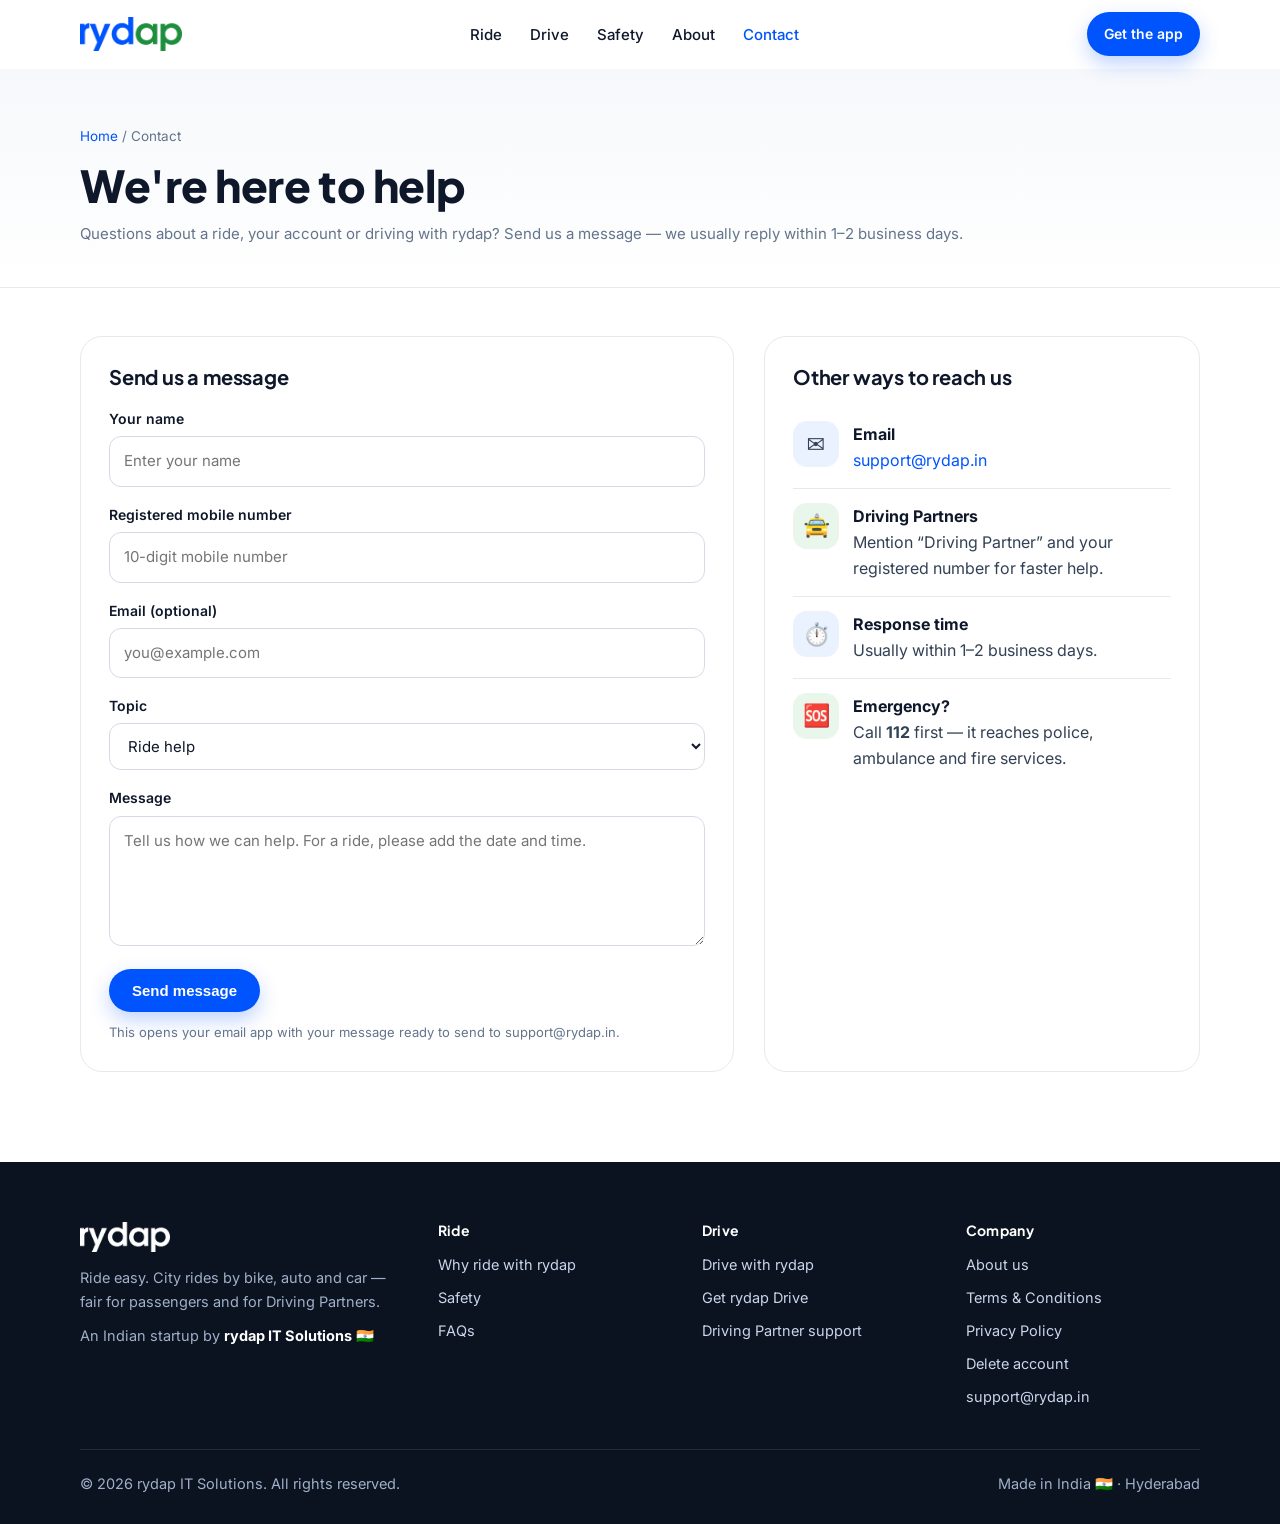
==== commit ce8533d6: "website modified-2" ====
--- a/contact.html
+++ b/contact.html
@@ -4,7 +4,7 @@
 <meta charset="UTF-8">
 <meta name="viewport" content="width=device-width, initial-scale=1.0">
 <title>Contact us | rydap</title>
-<meta name="description" content="Contact rydap for ride support, driver partner help, account questions and business enquiries.">
+<meta name="description" content="Contact rydap for ride support, Driving Partner help, account questions and business enquiries.">
 <meta name="theme-color" content="#0054fd">
 <link rel="canonical" href="https://rydap.in/contact">
 <link rel="icon" type="image/png" sizes="32x32" href="images/icon-32.png">
@@ -12,7 +12,7 @@
 <meta property="og:type" content="website">
 <meta property="og:site_name" content="rydap">
 <meta property="og:title" content="Contact us | rydap">
-<meta property="og:description" content="Contact rydap for ride support, driver partner help, account questions and business enquiries.">
+<meta property="og:description" content="Contact rydap for ride support, Driving Partner help, account questions and business enquiries.">
 <meta property="og:url" content="https://rydap.in/contact">
 <meta property="og:image" content="https://rydap.in/images/og-image.png">
 <meta name="twitter:card" content="summary_large_image">
@@ -59,7 +59,7 @@
         <select id="supportTopic">
           <option>Ride help</option>
           <option>Payment or fare question</option>
-          <option>Driver partner support</option>
+          <option>Driving Partner support</option>
           <option>Account or login</option>
           <option>Safety concern</option>
           <option>Business or partnership</option>
@@ -73,7 +73,7 @@
     <aside class="info-card">
       <h2>Other ways to reach us</h2>
       <div class="info-item"><div class="icon b">✉️</div><div><b style="color:var(--ink)">Email</b><br><a href="mailto:support@rydap.in">support@rydap.in</a></div></div>
-      <div class="info-item"><div class="icon g">🚖</div><div><b style="color:var(--ink)">Driver partners</b><br>Mention “Partner” and your registered number for faster help.</div></div>
+      <div class="info-item"><div class="icon g">🚖</div><div><b style="color:var(--ink)">Driving Partners</b><br>Mention “Driving Partner” and your registered number for faster help.</div></div>
       <div class="info-item"><div class="icon b">⏱️</div><div><b style="color:var(--ink)">Response time</b><br>Usually within 1–2 business days.</div></div>
       <div class="info-item"><div class="icon g">🆘</div><div><b style="color:var(--ink)">Emergency?</b><br>Call <b>112</b> first — it reaches police, ambulance and fire services.</div></div>
     </aside>
@@ -84,7 +84,7 @@
     <div class="footer-grid">
       <div>
         <img class="footer-logo" src="images/rydap-logo-white.png" alt="rydap" width="90" height="30">
-        <p>Ride easy. City rides by bike, auto and car — fair for passengers and for driver partners.</p>
+        <p>Ride easy. City rides by bike, auto and car — fair for passengers and for Driving Partners.</p>
         <p style="margin-top:10px">An Indian startup by <b style="color:#fff">rydap IT Solutions</b> 🇮🇳</p>
       </div>
       <div>
@@ -100,7 +100,7 @@
         <ul>
           <li><a href="index.html#drive">Drive with rydap</a></li>
           <li><a href="index.html#download">Get rydap Drive</a></li>
-          <li><a href="contact.html">Partner support</a></li>
+          <li><a href="contact.html">Driving Partner support</a></li>
         </ul>
       </div>
       <div>
